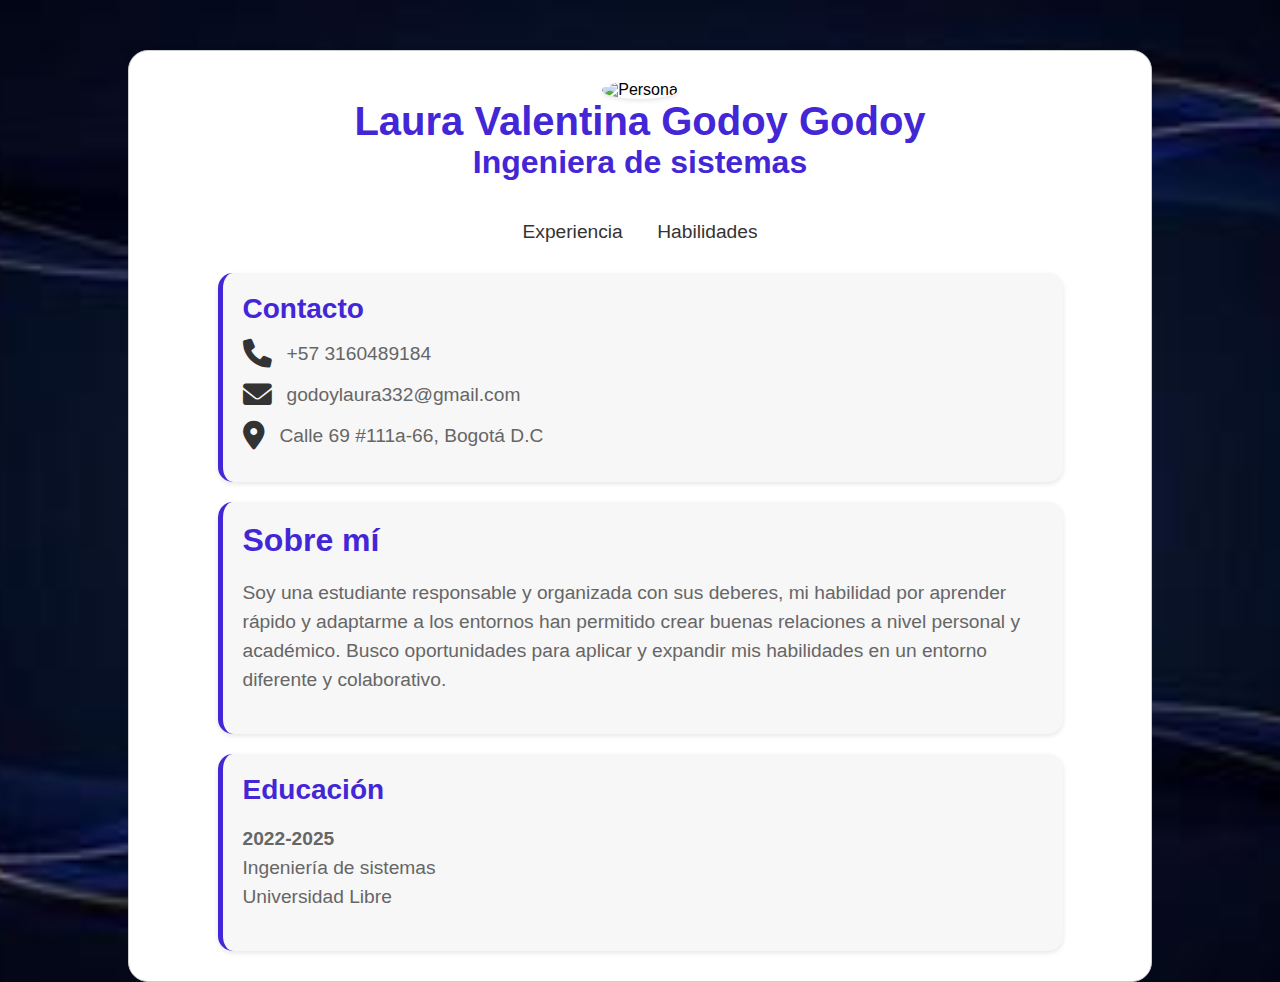
==== index.html @ 8624effd "Add files via upload" ====
<!DOCTYPE html>
<html lang="en">
<head>
    <meta charset="UTF-8">
    <meta name="viewport" content="width=device-width, initial-scale=1.0">
    <title>HOJA DE VIDA</title>
    <link rel="stylesheet" href="style.css">
    <link rel="stylesheet" href="https://cdnjs.cloudflare.com/ajax/libs/font-awesome/6.0.0-beta3/css/all.min.css">
</head>
<body>
    <div class="contenedor">
        <div class="contenedor-img">
            <img src="foto.png" alt="Persona">
        </div>
        <h1>Laura Valentina Godoy Godoy</h1>
        <h2>Ingeniera de sistemas</h2>

        <div class="contenedor-referencias">
            <a href="experiencia.html">Experiencia</a>
            <a href="habilidades.html">Habilidades</a>
        </div>

        <div class="contenedor-contacto">
            <h2>Contacto</h2>
            <ul>
                <li><i class="fas fa-phone"></i> +57 3160489184</li>
                <li><i class="fas fa-envelope"></i> godoylaura332@gmail.com</li>
                <li><i class="fas fa-map-marker-alt"></i> Calle 69 #111a-66, Bogotá D.C</li>
            </ul>
        </div>

        <div id="sobre-mi" class="contenedor-info">
            <h2>Sobre mí</h2>
            <p>Soy una estudiante responsable y organizada con sus deberes, mi habilidad por aprender rápido y adaptarme a los entornos han permitido crear buenas relaciones a nivel personal y académico. Busco oportunidades para aplicar y expandir mis habilidades en un entorno diferente y colaborativo.</p>
        </div>

        <div class="contenedor-educacion">
            <h2>Educación</h2>
            <p><strong>2022-2025</strong><br>Ingeniería de sistemas<br>Universidad Libre</p>
        </div>
    </div>
</body>
</html>
---- style.css ----
body {
    width: 100%;
    height: 100%;
    background-image: url("fondo.jpg");
    background-size: cover;
    background-position: center;
    margin: 0;
    padding: 0;
    font-family: 'Arial', sans-serif;
}

.contenedor {
    display: flex;
    flex-direction: column;
    align-items: center;
    justify-content: flex-start;
    min-height: 100vh; 
    width: 80%;
    max-width: 1200px;
    margin: 50px auto 0; 
    border: 1px solid #ccc;
    background-color: #fff;
    border-radius: 20px;
    padding: 30px;
    box-shadow: 0 4px 8px rgba(0, 0, 0, 0.1);
    box-sizing: border-box; 
}

.contenedor-info, .contenedor-educacion, .contenedor-contacto, .contenedor-habilidades, .contenedor-experiencia {
    width: 100%;
    max-width: 800px;
    background-color: #f7f7f7;
    border-radius: 15px;
    margin-top: 20px;
    padding: 20px;
    box-shadow: 0 2px 5px rgba(0, 0, 0, 0.1);
    border-left: 5px solid #4326d6; 
}
h1, h2 {
    color: #4326d6;
}

h1 {
    font-size: 2.5em;
    margin: 0;
}

h2 {
    font-size: 2em;
    margin: 0 0 20px;
}

.contenedor-img img {
    display: block;
    border-radius: 50%;
    max-width: 150px;
    height: auto;
    box-shadow: 0 2px 4px rgba(0, 0, 0, 0.1);
}

.contenedor-referencias {
    width: 100%;
    text-align: center;
    margin-top: 20px;
}

.contenedor-referencias a {
    font-size: 1.2em;
    text-decoration: none;
    color: #333;
    margin: 0 15px;
    transition: color 0.3s, text-shadow 0.3s;
}

.contenedor-referencias a:hover {
    color: #4326d6;
    text-shadow: 0 1px 3px rgba(0, 0, 0, 0.3);
}

.contenedor-habilidades h2, .contenedor-educacion h2, .contenedor-experiencia h2 {
    font-size: 1.75em;
    margin-bottom: 15px;
}
 .contenedor-habilidades p, .contenedor-educacion p, .contenedor-experiencia p {
    font-size: 1.2em;
    line-height: 1.5;
    color: #666;
}

.contenedor-contacto {
    margin-top: 30px;
}

.contenedor-contacto h2 {
    font-size: 1.75em;
    margin-bottom: 15px;
    color: #4326d6;
}

.contenedor-contacto ul {
    list-style: none;
    padding: 0;
    margin: 0;
}

.contenedor-contacto li {
    font-size: 1.2em;
    margin-bottom: 12px;
    display: flex;
    align-items: center;
    color: #666;
}

.contenedor-contacto i {
    margin-right: 15px;
    color: #333;
    font-size: 1.5em;
}

.contenedor-contacto h2 {
    font-size: 1.75em;
    margin-bottom: 15px;
    color: #4326d6;
}

.contenedor-contacto ul {
    list-style: none;
    padding: 0;
    margin: 0;
}

.contenedor-contacto li {
    font-size: 1.2em;
    margin-bottom: 12px;
    display: flex;
    align-items: center;
    color: #666;
}

.contenedor-contacto i {
    margin-right: 15px;
    color: #333;
    font-size: 1.5em;
}
.contenedor-info {
    width: 100%;
    max-width: 800px;
    background-color: #f7f7f7;
    border-radius: 15px;
    margin-top: 20px;
    padding: 20px;
    box-shadow: 0 2px 5px rgba(0, 0, 0, 0.1);
    border-left: 5px solid #4326d6; 
}

.contenedor-info p {
    font-size: 1.2em;
    line-height: 1.5;
    color: #666;
}

.contenedor-imagenes {
    display: flex;
    justify-content: space-around;
    margin-top: 20px;
}

.contenedor-imagenes .logo {
    max-width: 100px;
    height: auto;
    border-radius: 10px;
    box-shadow: 0 2px 4px rgba(0, 0, 0, 0.1);
    margin: 0 10px;
}
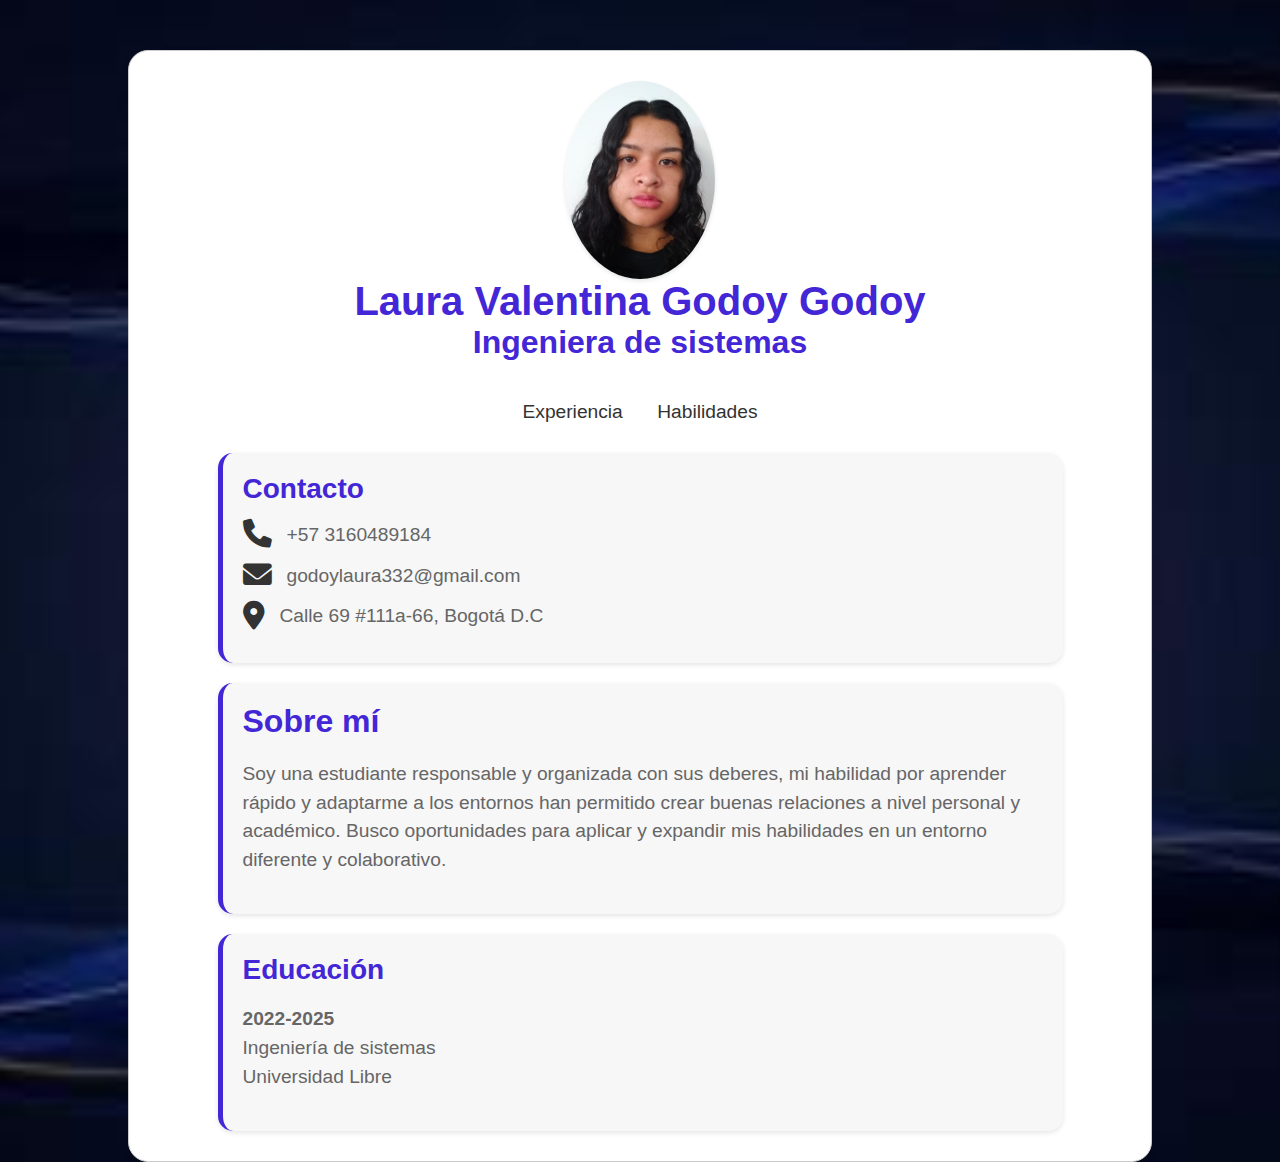
==== commit 422c8586: "Add files via upload" ====
--- a/index.html
+++ b/index.html
@@ -4,20 +4,20 @@
     <meta charset="UTF-8">
     <meta name="viewport" content="width=device-width, initial-scale=1.0">
     <title>HOJA DE VIDA</title>
-    <link rel="stylesheet" href="style.css">
+    <link rel="stylesheet" href="hojaVida/style.css">
     <link rel="stylesheet" href="https://cdnjs.cloudflare.com/ajax/libs/font-awesome/6.0.0-beta3/css/all.min.css">
 </head>
 <body>
     <div class="contenedor">
         <div class="contenedor-img">
-            <img src="foto.png" alt="Persona">
+            <img src="hojaVida/foto.PNG" alt="Persona">
         </div>
         <h1>Laura Valentina Godoy Godoy</h1>
         <h2>Ingeniera de sistemas</h2>
 
         <div class="contenedor-referencias">
-            <a href="experiencia.html">Experiencia</a>
-            <a href="habilidades.html">Habilidades</a>
+            <a href="hojaVida/experiencia.html">Experiencia</a>
+            <a href="hojaVida/habilidades.html">Habilidades</a>
         </div>
 
         <div class="contenedor-contacto">
--- a/hojaVida/style.css
+++ b/hojaVida/style.css
@@ -0,0 +1,175 @@
+body {
+    width: 100%;
+    height: 100%;
+    background-image: url("fondo.jpg");
+    background-size: cover;
+    background-position: center;
+    margin: 0;
+    padding: 0;
+    font-family: 'Arial', sans-serif;
+}
+
+.contenedor {
+    display: flex;
+    flex-direction: column;
+    align-items: center;
+    justify-content: flex-start;
+    min-height: 100vh; 
+    width: 80%;
+    max-width: 1200px;
+    margin: 50px auto 0; 
+    border: 1px solid #ccc;
+    background-color: #fff;
+    border-radius: 20px;
+    padding: 30px;
+    box-shadow: 0 4px 8px rgba(0, 0, 0, 0.1);
+    box-sizing: border-box; 
+}
+
+.contenedor-info, .contenedor-educacion, .contenedor-contacto, .contenedor-habilidades, .contenedor-experiencia {
+    width: 100%;
+    max-width: 800px;
+    background-color: #f7f7f7;
+    border-radius: 15px;
+    margin-top: 20px;
+    padding: 20px;
+    box-shadow: 0 2px 5px rgba(0, 0, 0, 0.1);
+    border-left: 5px solid #4326d6; 
+}
+h1, h2 {
+    color: #4326d6;
+}
+
+h1 {
+    font-size: 2.5em;
+    margin: 0;
+}
+
+h2 {
+    font-size: 2em;
+    margin: 0 0 20px;
+}
+
+.contenedor-img img {
+    display: block;
+    border-radius: 50%;
+    max-width: 150px;
+    height: auto;
+    box-shadow: 0 2px 4px rgba(0, 0, 0, 0.1);
+}
+
+.contenedor-referencias {
+    width: 100%;
+    text-align: center;
+    margin-top: 20px;
+}
+
+.contenedor-referencias a {
+    font-size: 1.2em;
+    text-decoration: none;
+    color: #333;
+    margin: 0 15px;
+    transition: color 0.3s, text-shadow 0.3s;
+}
+
+.contenedor-referencias a:hover {
+    color: #4326d6;
+    text-shadow: 0 1px 3px rgba(0, 0, 0, 0.3);
+}
+
+.contenedor-habilidades h2, .contenedor-educacion h2, .contenedor-experiencia h2 {
+    font-size: 1.75em;
+    margin-bottom: 15px;
+}
+ .contenedor-habilidades p, .contenedor-educacion p, .contenedor-experiencia p {
+    font-size: 1.2em;
+    line-height: 1.5;
+    color: #666;
+}
+
+.contenedor-contacto {
+    margin-top: 30px;
+}
+
+.contenedor-contacto h2 {
+    font-size: 1.75em;
+    margin-bottom: 15px;
+    color: #4326d6;
+}
+
+.contenedor-contacto ul {
+    list-style: none;
+    padding: 0;
+    margin: 0;
+}
+
+.contenedor-contacto li {
+    font-size: 1.2em;
+    margin-bottom: 12px;
+    display: flex;
+    align-items: center;
+    color: #666;
+}
+
+.contenedor-contacto i {
+    margin-right: 15px;
+    color: #333;
+    font-size: 1.5em;
+}
+
+.contenedor-contacto h2 {
+    font-size: 1.75em;
+    margin-bottom: 15px;
+    color: #4326d6;
+}
+
+.contenedor-contacto ul {
+    list-style: none;
+    padding: 0;
+    margin: 0;
+}
+
+.contenedor-contacto li {
+    font-size: 1.2em;
+    margin-bottom: 12px;
+    display: flex;
+    align-items: center;
+    color: #666;
+}
+
+.contenedor-contacto i {
+    margin-right: 15px;
+    color: #333;
+    font-size: 1.5em;
+}
+.contenedor-info {
+    width: 100%;
+    max-width: 800px;
+    background-color: #f7f7f7;
+    border-radius: 15px;
+    margin-top: 20px;
+    padding: 20px;
+    box-shadow: 0 2px 5px rgba(0, 0, 0, 0.1);
+    border-left: 5px solid #4326d6; 
+}
+
+.contenedor-info p {
+    font-size: 1.2em;
+    line-height: 1.5;
+    color: #666;
+}
+
+.contenedor-imagenes {
+    display: flex;
+    justify-content: space-around;
+    margin-top: 20px;
+}
+
+.contenedor-imagenes .logo {
+    max-width: 100px;
+    height: auto;
+    border-radius: 10px;
+    box-shadow: 0 2px 4px rgba(0, 0, 0, 0.1);
+    margin: 0 10px;
+}
+
